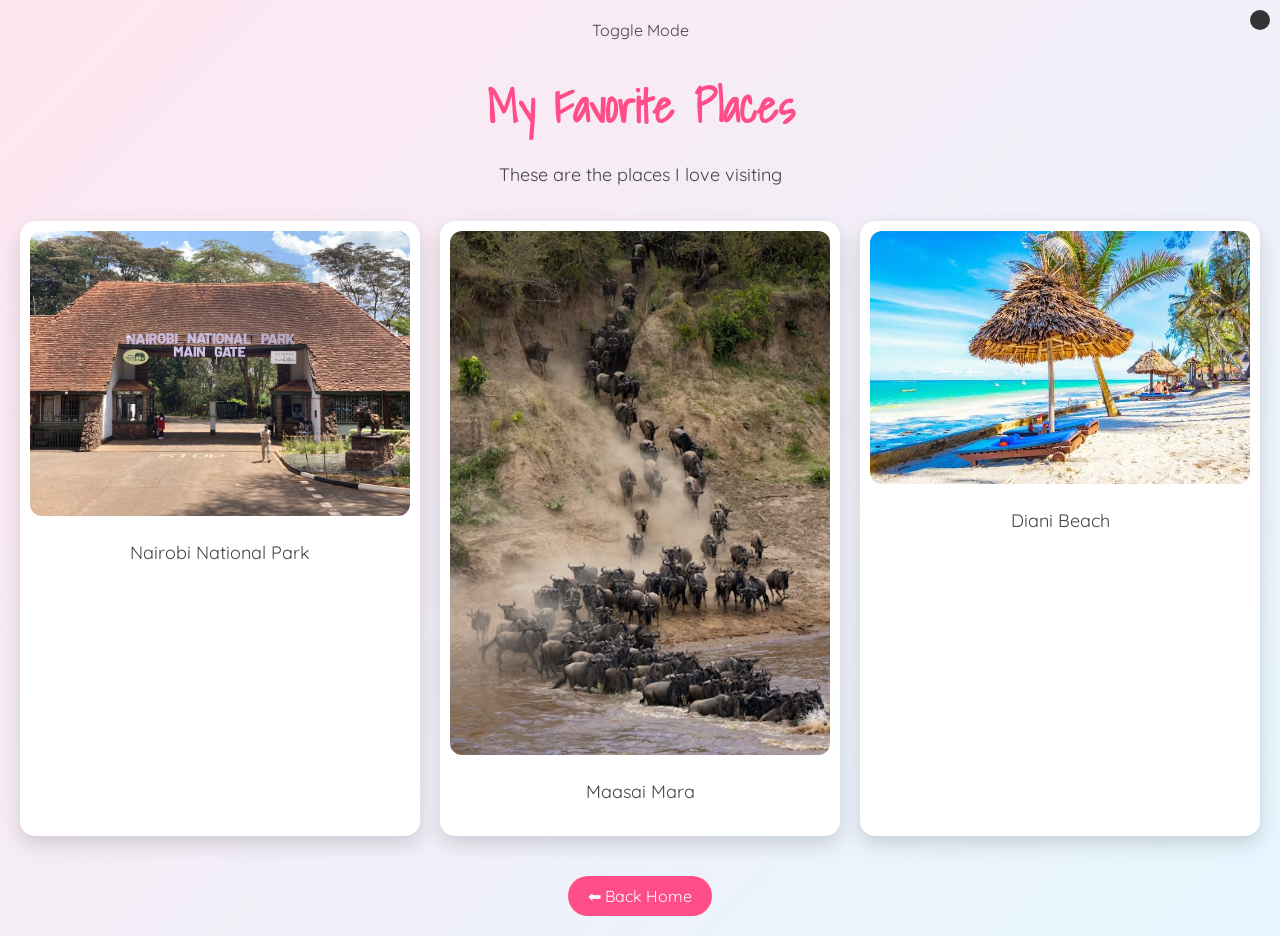
==== favorite-places.html @ 3049f930 "Initial project setup" ====
<!DOCTYPE html>
<html>
<head>
    <title>Favorite Places</title>
    <link rel="stylesheet" href="style.css">
</head>

<body>

<button onclick="toggleMode()" class="mode-btn"></button> Toggle Mode</button>

<h1> My Favorite Places</h1>

<p>These are the places I love visiting </p>

<div class="gallery">

    <div class="card">
        <img src="images/nairobi-national-park-main-gate.jpeg">
        <p>Nairobi National Park</p>
    </div>

    <div class="card">
        <img src="images/maasai mara.avif">
        <p>Maasai Mara</p>
    </div>

    <div class="card">
        <img src="images/diani beach.jpeg">
        <p>Diani Beach</p>
    </div>

</div>

<br>

<a href="index.html">⬅ Back Home</a>

<script>
function toggleMode() {
    document.body.classList.toggle("dark");
}
</script>

</body>
</html>
---- style.css ----
/* 🌸 GOOGLE FONTS */
@import url('https://fonts.googleapis.com/css2?family=Quicksand:wght@300;400;600&family=Shadows+Into+Light&display=swap');

/* 🌷 BASE LIGHT MODE */
body {
    font-family: 'Quicksand', sans-serif;
    margin: 0;
    padding: 20px;
    background: linear-gradient(135deg, #ffe6f0, #e6f7ff);
    color: #444;
    text-align: center;
    transition: 0.5s ease;
}

/* 🌙 DARK MODE */
body.dark {
    background: linear-gradient(135deg, #1a1a2e, #16213e);
    color: #f5f5f5;
}

/* 📔 TITLE */
h1 {
    font-family: 'Shadows Into Light', cursive;
    font-size: 45px;
    color: #ff4d88;
    margin-bottom: 10px;
    animation: fadeIn 1s ease-in-out;
}

/* 🌙 DARK TITLE */
body.dark h1 {
    color: #ff80aa;
}

/* 📖 TEXT */
p {
    font-size: 18px;
    line-height: 1.7;
}

/* 🏞️ GALLERY GRID */
.gallery {
    display: grid;
    grid-template-columns: repeat(auto-fit, minmax(220px, 1fr));
    gap: 20px;
    margin-top: 30px;
}

/* 🖼️ CARD STYLE */
.card {
    background: white;
    border-radius: 15px;
    padding: 10px;
    box-shadow: 0 8px 20px rgba(0,0,0,0.15);
    transition: transform 0.3s ease;
}

/* DARK CARDS */
body.dark .card {
    background: #222;
}

/* IMAGE STYLE */
.card img {
    width: 100%;
    border-radius: 12px;
}

/* HOVER EFFECT */
.card:hover {
    transform: scale(1.05);
}

/* 🔗 BUTTON STYLE */
a {
    display: inline-block;
    margin-top: 20px;
    padding: 10px 20px;
    background: #ff4d88;
    color: white;
    border-radius: 20px;
    text-decoration: none;
    transition: 0.3s;
}

a:hover {
    background: #ff1f6a;
    transform: scale(1.05);
}

/* 🌙 MODE BUTTON */
.mode-btn {
    position: fixed;
    top: 10px;
    right: 10px;
    padding: 10px;
    border: none;
    border-radius: 20px;
    cursor: pointer;
    background: #333;
    color: white;
}

/* ✨ FADE ANIMATION */
@keyframes fadeIn {
    from { opacity: 0; transform: translateY(-20px); }
    to { opacity: 1; transform: translateY(0); }
}
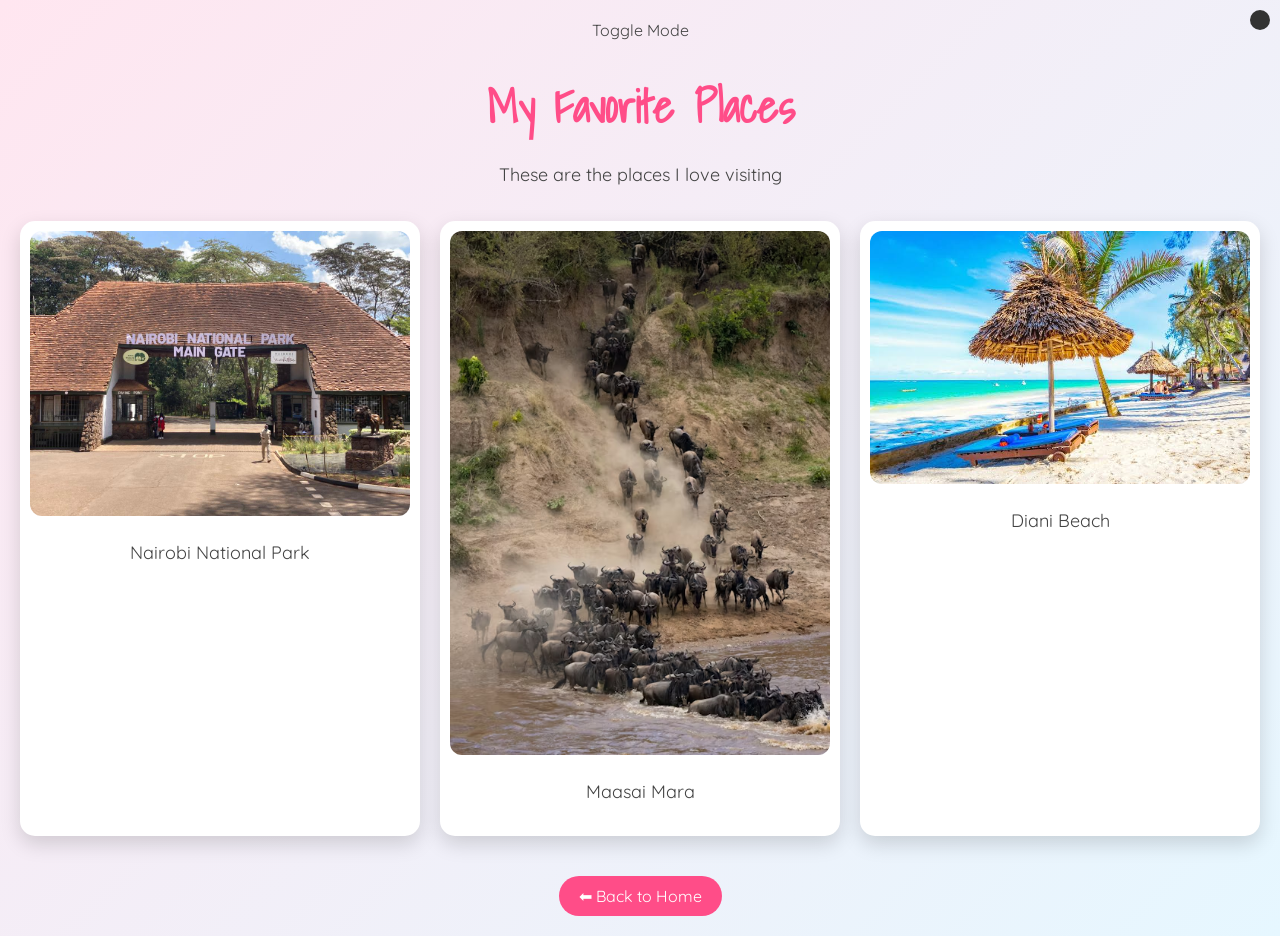
==== commit af86024f: "Added back navigation button to favorite places page" ====
--- a/favorite-places.html
+++ b/favorite-places.html
@@ -33,8 +33,7 @@
 </div>
 
 <br>
-
-<a href="index.html">⬅ Back Home</a>
+<a class="back" href="index.html">⬅ Back to Home</a>
 
 <script>
 function toggleMode() {
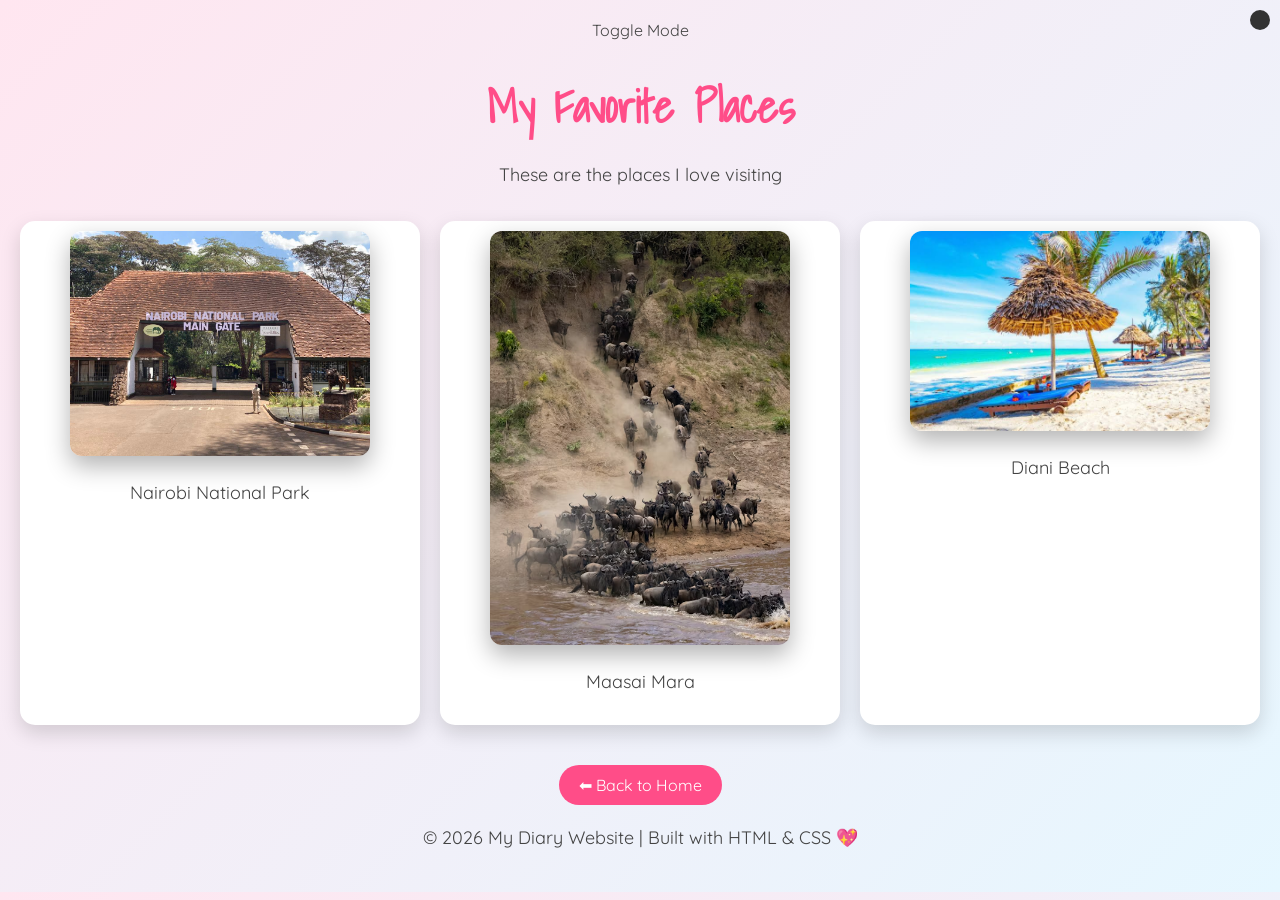
==== commit dcc3dd24: "Added footer section for website branding" ====
--- a/favorite-places.html
+++ b/favorite-places.html
@@ -42,4 +42,7 @@
 </script>
 
 </body>
+<footer>
+    <p>© 2026 My Diary Website | Built with HTML & CSS 💖</p>
+</footer>
 </html>
--- a/style.css
+++ b/style.css
@@ -45,7 +45,17 @@
     gap: 20px;
     margin-top: 30px;
 }
+img {
+    width: 100%;
+    max-width: 300px;
+    border-radius: 15px;
+    box-shadow: 0 10px 25px rgba(0,0,0,0.3);
+    transition: transform 0.3s ease;
+}
 
+img:hover {
+    transform: scale(1.05);
+}
 /* 🖼️ CARD STYLE */
 .card {
     background: white;
@@ -53,6 +63,13 @@
     padding: 10px;
     box-shadow: 0 8px 20px rgba(0,0,0,0.15);
     transition: transform 0.3s ease;
+}
+section {
+    background: rgba(255,255,255,0.3);
+    margin: 20px;
+    padding: 15px;
+    border-radius: 15px;
+    box-shadow: 0 5px 15px rgba(0,0,0,0.2);
 }
 
 /* DARK CARDS */
@@ -105,4 +122,23 @@
 @keyframes fadeIn {
     from { opacity: 0; transform: translateY(-20px); }
     to { opacity: 1; transform: translateY(0); }
+}
+nav {
+    margin-top: 10px;
+}
+
+nav a {
+    text-decoration: none;
+    margin: 0 10px;
+    padding: 8px 15px;
+    background: #ff4d88;
+    color: white;
+    border-radius: 20px;
+    font-weight: bold;
+    transition: 0.3s;
+}
+
+nav a:hover {
+    background: #ff1f6a;
+    transform: scale(1.1);
 }
